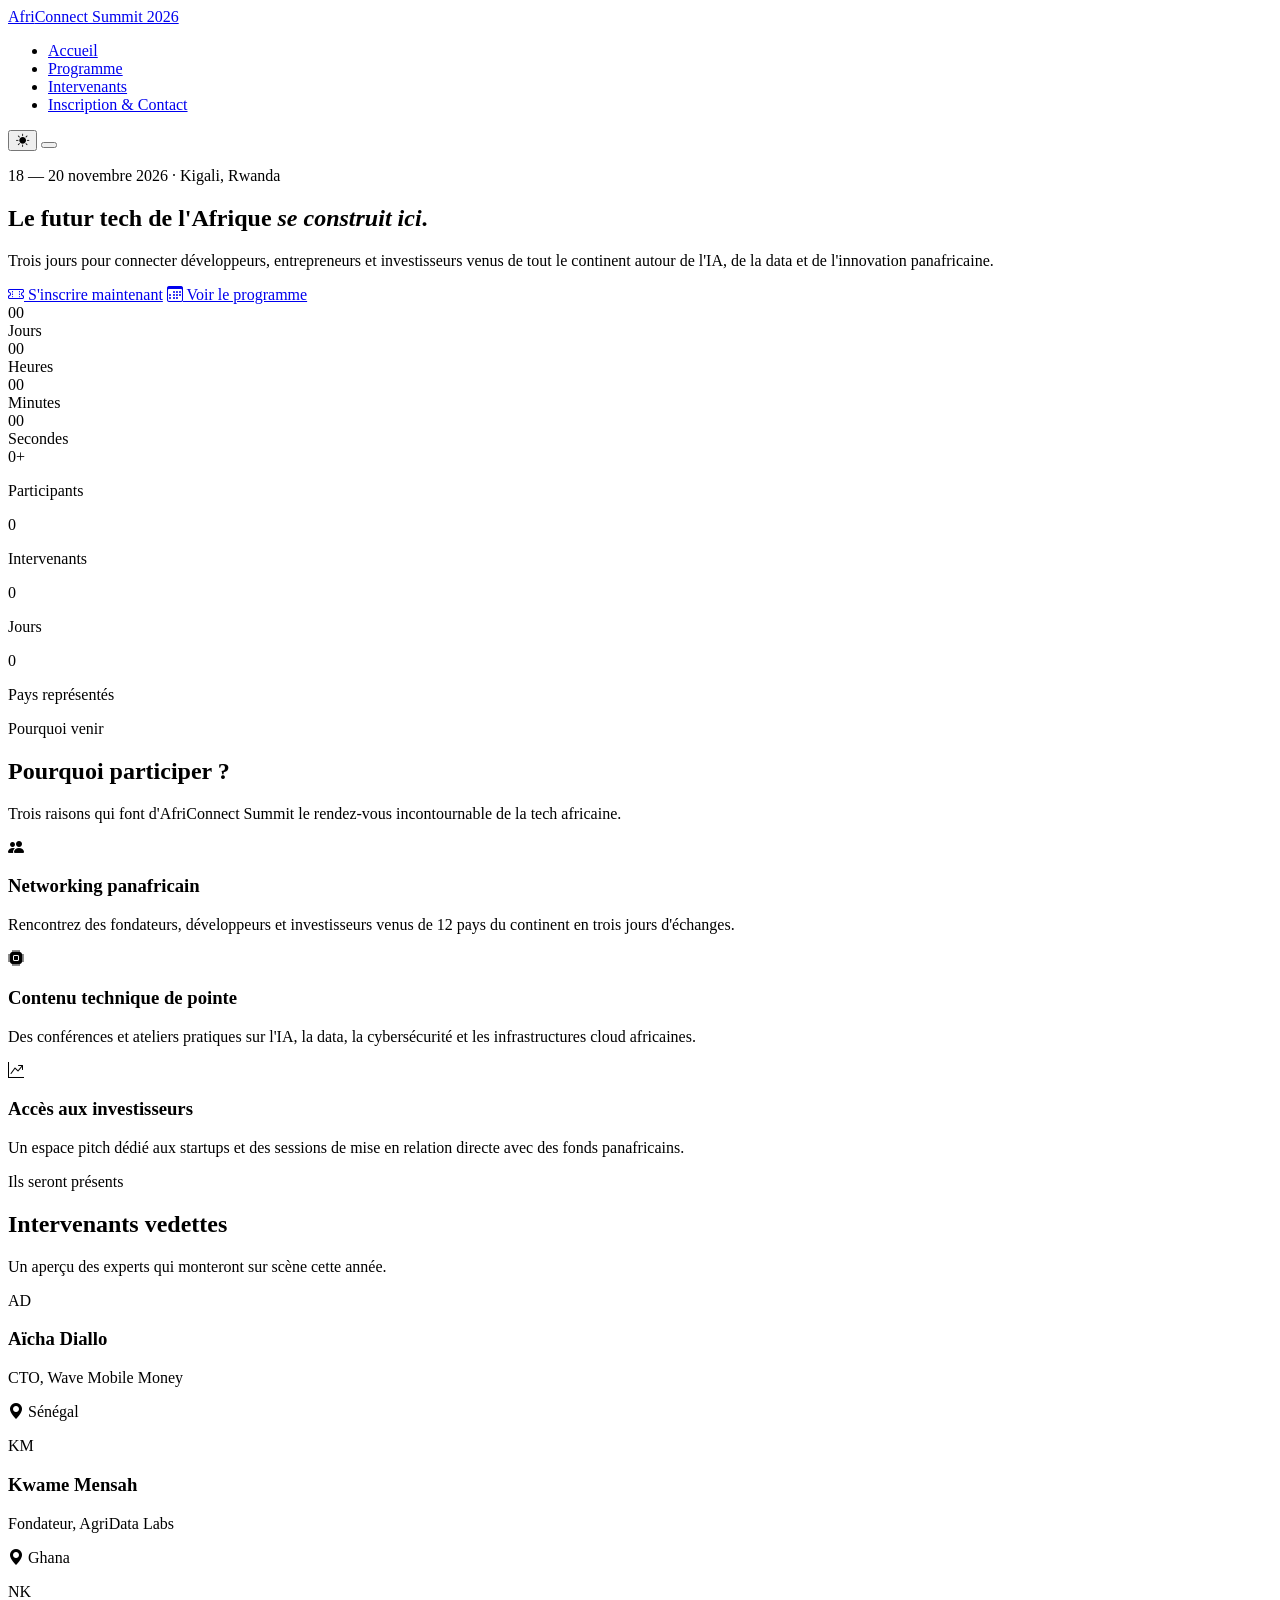
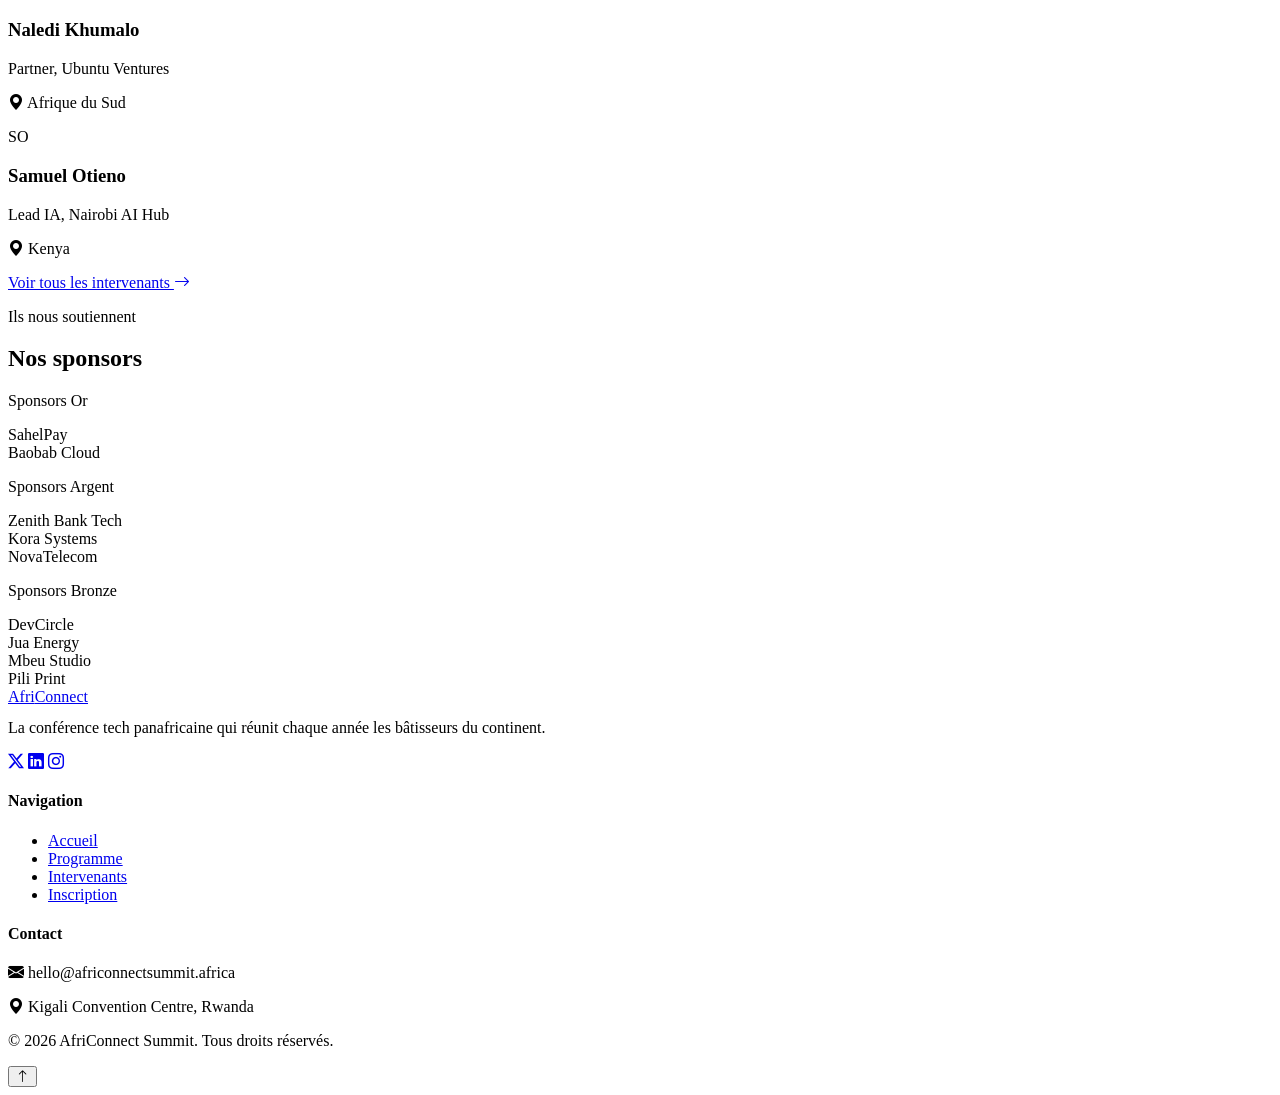
==== index.html @ 54766fd7 "Commit 2 - Structure HTML sémantique des 4 pages : header, nav, main, sections, footer, hiérarchie d" ====
<!DOCTYPE html>
<html lang="fr">
<head>
  <meta charset="UTF-8">
  <meta name="viewport" content="width=device-width, initial-scale=1.0">
  <title>AfriConnect Summit 2026 — La conférence tech panafricaine</title>
  <meta name="description" content="AfriConnect Summit 2026 : 3 jours pour connecter développeurs, entrepreneurs et investisseurs du continent africain.">
  <link rel="preconnect" href="https://fonts.googleapis.com">
  <link rel="stylesheet" href="https://cdn.jsdelivr.net/npm/bootstrap-icons@1.11.3/font/bootstrap-icons.css">
  <link rel="stylesheet" href="css/style.css">
</head>
<body>

  <!--  NAVBAR  -->
  <header>
    <nav class="navbar" aria-label="Navigation principale">
      <a href="index.html" class="navbar__logo">Afri<span>Connect</span> Summit 2026</a>

      <ul class="navbar__links">
        <li><a href="index.html" aria-current="page">Accueil</a></li>
        <li><a href="programme.html">Programme</a></li>
        <li><a href="intervenants.html">Intervenants</a></li>
        <li><a href="contact.html">Inscription &amp; Contact</a></li>
      </ul>

      <div class="navbar__actions">
        <button class="theme-toggle" aria-label="Basculer le thème clair / sombre">
          <i class="bi bi-sun-fill" aria-hidden="true"></i>
        </button>
        <button class="hamburger" aria-label="Ouvrir le menu" aria-expanded="false">
          <span></span><span></span><span></span>
        </button>
      </div>
    </nav>
  </header>

  <main>
    <!-- HERO  -->
    <section class="hero">
      <p class="hero__eyebrow eyebrow">18 — 20 novembre 2026 · Kigali, Rwanda</p>
      <h1>Le futur tech de l'Afrique <em>se construit ici</em>.</h1>
      <p class="hero__subtitle">Trois jours pour connecter développeurs, entrepreneurs et investisseurs venus de tout le continent autour de l'IA, de la data et de l'innovation panafricaine.</p>

      <div class="hero__cta">
        <a href="contact.html" class="btn btn--primary"><i class="bi bi-ticket-perforated" aria-hidden="true"></i> S'inscrire maintenant</a>
        <a href="programme.html" class="btn btn--ghost"><i class="bi bi-calendar3" aria-hidden="true"></i> Voir le programme</a>
      </div>

      <div class="countdown" aria-label="Compte à rebours avant la conférence">
        <div class="countdown__item"><div class="countdown__value" id="cd-days">00</div><div class="countdown__label">Jours</div></div>
        <div class="countdown__item"><div class="countdown__value" id="cd-hours">00</div><div class="countdown__label">Heures</div></div>
        <div class="countdown__item"><div class="countdown__value" id="cd-minutes">00</div><div class="countdown__label">Minutes</div></div>
        <div class="countdown__item"><div class="countdown__value" id="cd-seconds">00</div><div class="countdown__label">Secondes</div></div>
      </div>
    </section>

    <div class="woven-divider" aria-hidden="true"></div>

    <!-- CHIFFRES CLÉS  -->
    <section class="container">
      <div class="stats reveal">
        <div class="stats__item">
          <div class="stats__value"><span data-counter="1200">0</span>+</div>
          <p class="stats__label">Participants</p>
        </div>
        <div class="stats__item">
          <div class="stats__value"><span data-counter="48">0</span></div>
          <p class="stats__label">Intervenants</p>
        </div>
        <div class="stats__item">
          <div class="stats__value"><span data-counter="3">0</span></div>
          <p class="stats__label">Jours</p>
        </div>
        <div class="stats__item">
          <div class="stats__value"><span data-counter="12">0</span></div>
          <p class="stats__label">Pays représentés</p>
        </div>
      </div>
    </section>

    <!--  POURQUOI PARTICIPER  -->
    <section class="container">
      <div class="section-header reveal">
        <p class="eyebrow">Pourquoi venir</p>
        <h2>Pourquoi participer ?</h2>
        <p>Trois raisons qui font d'AfriConnect Summit le rendez-vous incontournable de la tech africaine.</p>
      </div>

      <div class="why">
        <article class="why__card reveal">
          <div class="why__icon"><i class="bi bi-people-fill" aria-hidden="true"></i></div>
          <h3>Networking panafricain</h3>
          <p>Rencontrez des fondateurs, développeurs et investisseurs venus de 12 pays du continent en trois jours d'échanges.</p>
        </article>
        <article class="why__card reveal">
          <div class="why__icon"><i class="bi bi-cpu-fill" aria-hidden="true"></i></div>
          <h3>Contenu technique de pointe</h3>
          <p>Des conférences et ateliers pratiques sur l'IA, la data, la cybersécurité et les infrastructures cloud africaines.</p>
        </article>
        <article class="why__card reveal">
          <div class="why__icon"><i class="bi bi-graph-up-arrow" aria-hidden="true"></i></div>
          <h3>Accès aux investisseurs</h3>
          <p>Un espace pitch dédié aux startups et des sessions de mise en relation directe avec des fonds panafricains.</p>
        </article>
      </div>
    </section>

    <!-- INTERVENANTS  -->
    <section class="container">
      <div class="section-header reveal">
        <p class="eyebrow">Ils seront présents</p>
        <h2>Intervenants vedettes</h2>
        <p>Un aperçu des experts qui monteront sur scène cette année.</p>
      </div>

      <div class="speakers-grid">
        <article class="speaker-card reveal">
          <div class="speaker-card__avatar avatar-1" role="img" aria-label="Portrait d'Aïcha Diallo">AD</div>
          <div class="speaker-card__body">
            <h3>Aïcha Diallo</h3>
            <p class="role">CTO, Wave Mobile Money</p>
            <p class="country"><i class="bi bi-geo-alt-fill" aria-hidden="true"></i> Sénégal</p>
          </div>
        </article>
        <article class="speaker-card reveal">
          <div class="speaker-card__avatar avatar-2" role="img" aria-label="Portrait de Kwame Mensah">KM</div>
          <div class="speaker-card__body">
            <h3>Kwame Mensah</h3>
            <p class="role">Fondateur, AgriData Labs</p>
            <p class="country"><i class="bi bi-geo-alt-fill" aria-hidden="true"></i> Ghana</p>
          </div>
        </article>
        <article class="speaker-card reveal">
          <div class="speaker-card__avatar avatar-3" role="img" aria-label="Portrait de Naledi Khumalo">NK</div>
          <div class="speaker-card__body">
            <h3>Naledi Khumalo</h3>
            <p class="role">Partner, Ubuntu Ventures</p>
            <p class="country"><i class="bi bi-geo-alt-fill" aria-hidden="true"></i> Afrique du Sud</p>
          </div>
        </article>
        <article class="speaker-card reveal">
          <div class="speaker-card__avatar avatar-4" role="img" aria-label="Portrait de Samuel Otieno">SO</div>
          <div class="speaker-card__body">
            <h3>Samuel Otieno</h3>
            <p class="role">Lead IA, Nairobi AI Hub</p>
            <p class="country"><i class="bi bi-geo-alt-fill" aria-hidden="true"></i> Kenya</p>
          </div>
        </article>
      </div>

      <div class="speakers-cta reveal">
        <a href="intervenants.html" class="btn btn--ghost">Voir tous les intervenants <i class="bi bi-arrow-right" aria-hidden="true"></i></a>
      </div>
    </section>

    <!--SPONSORS  -->
    <section class="container sponsors">
      <div class="section-header reveal">
        <p class="eyebrow">Ils nous soutiennent</p>
        <h2>Nos sponsors</h2>
      </div>

      <div class="sponsors__tier sponsors__tier--or reveal">
        <p class="sponsors__tier-label">Sponsors Or</p>
        <div class="sponsors__logos">
          <div class="sponsor-badge">SahelPay</div>
          <div class="sponsor-badge">Baobab Cloud</div>
        </div>
      </div>

      <div class="sponsors__tier sponsors__tier--argent reveal">
        <p class="sponsors__tier-label">Sponsors Argent</p>
        <div class="sponsors__logos">
          <div class="sponsor-badge">Zenith Bank Tech</div>
          <div class="sponsor-badge">Kora Systems</div>
          <div class="sponsor-badge">NovaTelecom</div>
        </div>
      </div>

      <div class="sponsors__tier sponsors__tier--bronze reveal">
        <p class="sponsors__tier-label">Sponsors Bronze</p>
        <div class="sponsors__logos">
          <div class="sponsor-badge">DevCircle</div>
          <div class="sponsor-badge">Jua Energy</div>
          <div class="sponsor-badge">Mbeu Studio</div>
          <div class="sponsor-badge">Pili Print</div>
        </div>
      </div>
    </section>
  </main>

  <!--FOOTER-->
  <footer>
    <div class="container">
      <div class="footer__grid">
        <div class="footer__col">
          <a href="index.html" class="navbar__logo">Afri<span style="color:var(--color-primary)">Connect</span></a>
          <p style="margin-top:0.8rem;">La conférence tech panafricaine qui réunit chaque année les bâtisseurs du continent.</p>
          <div class="footer__social">
            <a href="#" aria-label="AfriConnect Summit sur X"><i class="bi bi-twitter-x" aria-hidden="true"></i></a>
            <a href="#" aria-label="AfriConnect Summit sur LinkedIn"><i class="bi bi-linkedin" aria-hidden="true"></i></a>
            <a href="#" aria-label="AfriConnect Summit sur Instagram"><i class="bi bi-instagram" aria-hidden="true"></i></a>
          </div>
        </div>
        <div class="footer__col">
          <h4>Navigation</h4>
          <ul>
            <li><a href="index.html">Accueil</a></li>
            <li><a href="programme.html">Programme</a></li>
            <li><a href="intervenants.html">Intervenants</a></li>
            <li><a href="contact.html">Inscription</a></li>
          </ul>
        </div>
        <div class="footer__col">
          <h4>Contact</h4>
          <p><i class="bi bi-envelope-fill" aria-hidden="true"></i> hello@africonnectsummit.africa</p>
          <p style="margin-top:0.5rem;"><i class="bi bi-geo-alt-fill" aria-hidden="true"></i> Kigali Convention Centre, Rwanda</p>
        </div>
      </div>
      <div class="footer__bottom">
        <p>&copy; <span data-year>2026</span> AfriConnect Summit. Tous droits réservés.</p>
      </div>
    </div>
  </footer>

  <button class="back-to-top" aria-label="Retour en haut de page">
    <i class="bi bi-arrow-up" aria-hidden="true"></i>
  </button>

  <script src="js/main.js"></script>
</body>
</html>
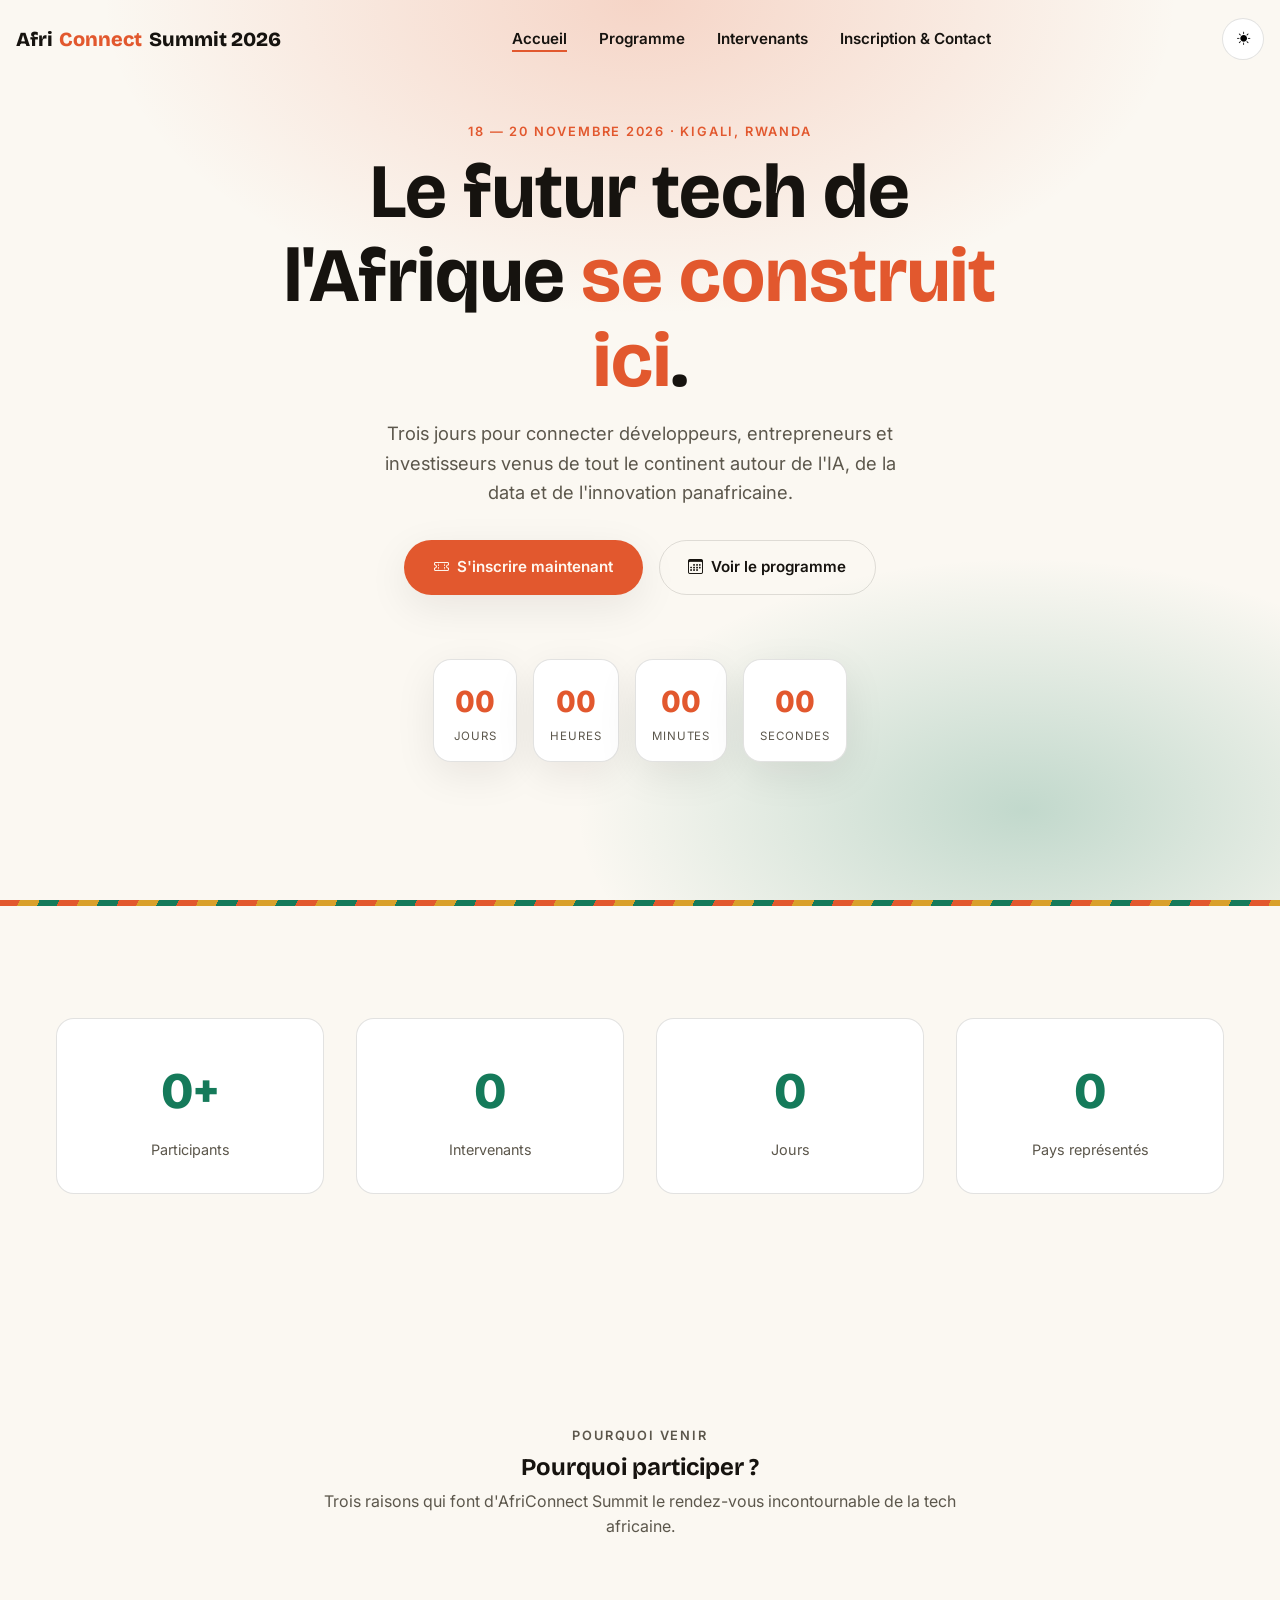
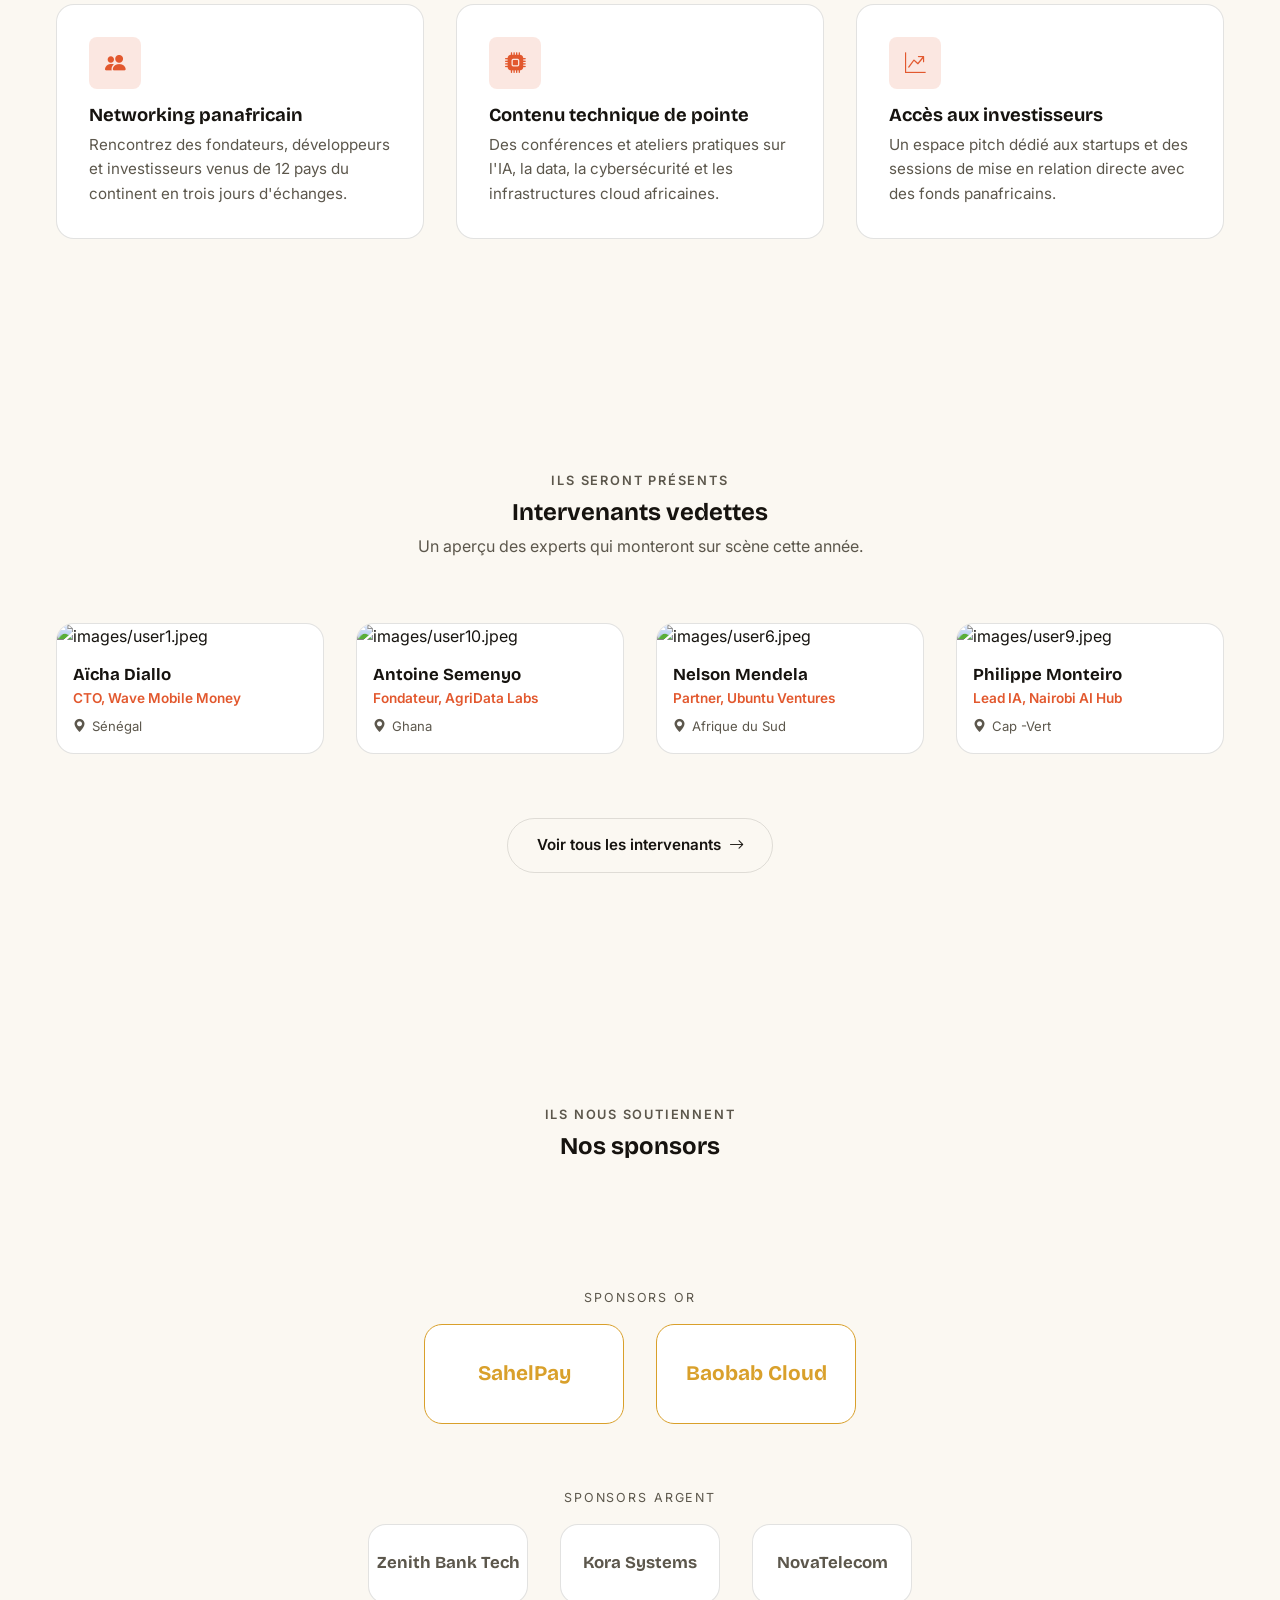
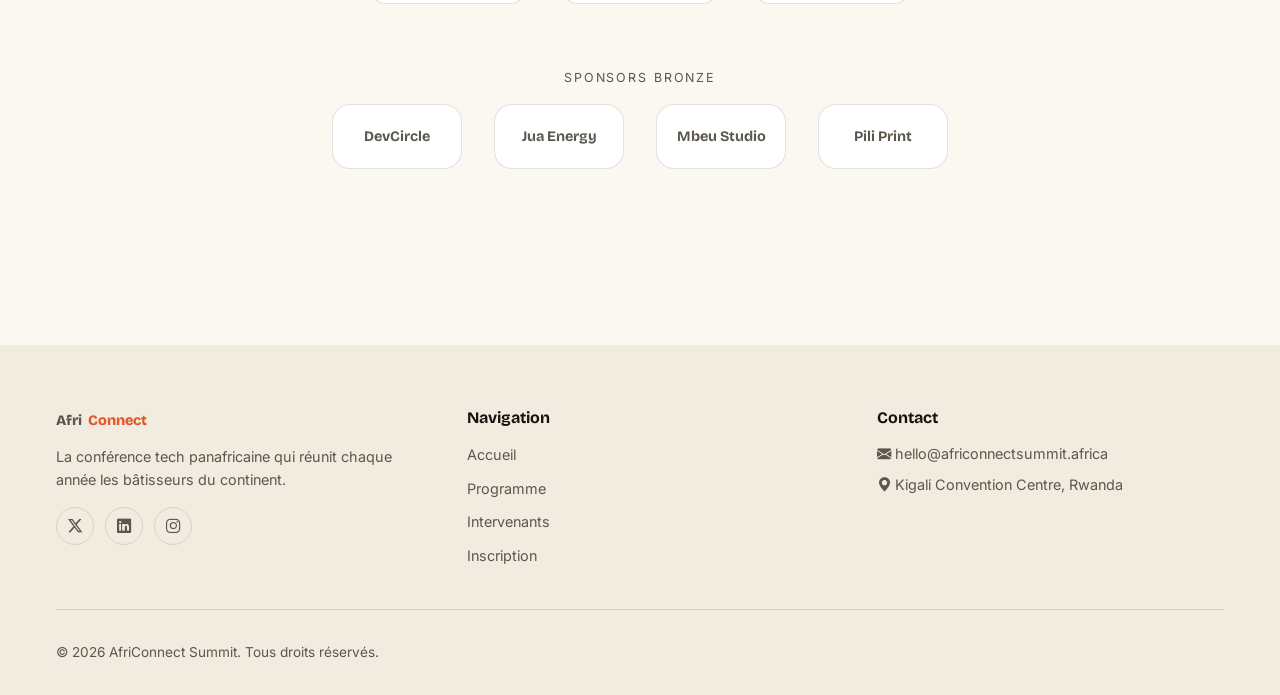
==== commit fbcdffdd: "Commit 3 - Design system CSS : variables, typographie, dark mode" ====
--- a/index.html
+++ b/index.html
@@ -115,7 +115,9 @@
 
       <div class="speakers-grid">
         <article class="speaker-card reveal">
-          <div class="speaker-card__avatar avatar-1" role="img" aria-label="Portrait d'Aïcha Diallo">AD</div>
+          <div>
+            <img src="images/user1.jpeg" alt="images/user1.jpeg">
+          </div>
           <div class="speaker-card__body">
             <h3>Aïcha Diallo</h3>
             <p class="role">CTO, Wave Mobile Money</p>
@@ -123,27 +125,33 @@
           </div>
         </article>
         <article class="speaker-card reveal">
-          <div class="speaker-card__avatar avatar-2" role="img" aria-label="Portrait de Kwame Mensah">KM</div>
-          <div class="speaker-card__body">
-            <h3>Kwame Mensah</h3>
+          <div>
+            <img src="images/user10.jpeg" alt="images/user10.jpeg">
+          </div>
+          <div class="speaker-card__body">
+            <h3>Antoine Semenyo</h3>
             <p class="role">Fondateur, AgriData Labs</p>
             <p class="country"><i class="bi bi-geo-alt-fill" aria-hidden="true"></i> Ghana</p>
           </div>
         </article>
         <article class="speaker-card reveal">
-          <div class="speaker-card__avatar avatar-3" role="img" aria-label="Portrait de Naledi Khumalo">NK</div>
-          <div class="speaker-card__body">
-            <h3>Naledi Khumalo</h3>
+         <div>
+          <img src="images/user6.jpeg" alt="images/user6.jpeg">
+         </div>
+          <div class="speaker-card__body">
+            <h3>Nelson Mendela</h3>
             <p class="role">Partner, Ubuntu Ventures</p>
             <p class="country"><i class="bi bi-geo-alt-fill" aria-hidden="true"></i> Afrique du Sud</p>
           </div>
         </article>
         <article class="speaker-card reveal">
-          <div class="speaker-card__avatar avatar-4" role="img" aria-label="Portrait de Samuel Otieno">SO</div>
-          <div class="speaker-card__body">
-            <h3>Samuel Otieno</h3>
+         <div>
+          <img src="images/user9.jpeg" alt="images/user9.jpeg">
+         </div>
+          <div class="speaker-card__body">
+            <h3>Philippe Monteiro</h3>
             <p class="role">Lead IA, Nairobi AI Hub</p>
-            <p class="country"><i class="bi bi-geo-alt-fill" aria-hidden="true"></i> Kenya</p>
+            <p class="country"><i class="bi bi-geo-alt-fill" aria-hidden="true"></i> Cap -Vert</p>
           </div>
         </article>
       </div>
--- a/css/style.css
+++ b/css/style.css
@@ -0,0 +1,762 @@
+/* AfriConnect Summit — style.css
+   Palette : nuit indienne + or savane + émeraude textile
+   Typo : Bricolage Grotesque (titres) / Inter (corps) */
+
+@import url('https://fonts.googleapis.com/css2?family=Bricolage+Grotesque:opsz,wght@12..96,400..800&family=Inter:wght@400;500;600;700&display=swap');
+
+/* 1. VARIABLES CSS (theme clair par défaut, dark via [data-theme="dark"])*/
+:root {
+  /* Couleurs — mode clair */
+  --color-bg: #FBF8F2;
+  --color-bg-alt: #F1ECDF;
+  --color-surface: #FFFFFF;
+  --color-text: #16130F;
+  --color-text-muted: #5C574C;
+  --color-primary: #E2582E;   /* terracotta savane */
+  --color-secondary: #157A5A; /* émeraude textile */
+  --color-gold: #D9A02B;      /* or coucher de soleil */
+  --color-border: rgba(22, 19, 15, 0.12);
+
+  /* Typo */
+  --font-display: 'Bricolage Grotesque', sans-serif;
+  --font-body: 'Inter', sans-serif;
+
+  /* Espacements */
+  --space-xs: 0.5rem;
+  --space-sm: 1rem;
+  --space-md: 2rem;
+  --space-lg: 4rem;
+  --space-xl: 7rem;
+
+  /* Radius */
+  --radius-sm: 8px;
+  --radius-md: 18px;
+  --radius-full: 999px;
+
+  /* Ombres */
+  --shadow-soft: 0 12px 40px rgba(22, 19, 15, 0.08);
+  --shadow-strong: 0 20px 60px rgba(22, 19, 15, 0.18);
+
+  /* Transitions */
+  --transition-fast: 0.2s ease;
+  --transition-medium: 0.4s cubic-bezier(0.22, 1, 0.36, 1);
+}
+
+[data-theme="dark"] {
+  --color-bg: #0B0F14;
+  --color-bg-alt: #121820;
+  --color-surface: #171F29;
+  --color-text: #F2F0E8;
+  --color-text-muted: #A9A497;
+  --color-border: rgba(242, 240, 232, 0.12);
+  --shadow-soft: 0 12px 40px rgba(0, 0, 0, 0.35);
+  --shadow-strong: 0 20px 60px rgba(0, 0, 0, 0.5);
+}
+
+/* 2. RESET & BASE */
+*, *::before, *::after { box-sizing: border-box; margin: 0; padding: 0; }
+
+html { scroll-behavior: smooth; }
+
+body {
+  font-family: var(--font-body);
+  background: var(--color-bg);
+  color: var(--color-text);
+  line-height: 1.6;
+  transition: background var(--transition-medium), color var(--transition-medium);
+  overflow-x: hidden;
+}
+
+img { max-width: 100%; display: block; }
+
+a { color: inherit; text-decoration: none; }
+
+ul { list-style: none; }
+
+h1, h2, h3, h4 {
+  font-family: var(--font-display);
+  line-height: 1.1;
+  font-weight: 700;
+}
+
+.container {
+  width: 100%;
+  max-width: 1200px;
+  margin-inline: auto;
+  padding-inline: var(--space-sm);
+}
+
+.eyebrow {
+  display: inline-block;
+  font-size: 0.8rem;
+  letter-spacing: 0.14em;
+  text-transform: uppercase;
+  color: var(--color-primary);
+  font-weight: 600;
+  margin-bottom: var(--space-xs);
+}
+
+section { padding-block: var(--space-xl); }
+
+/* Bande motif signature — inspirée des liserés textiles, utilisée comme séparateur */
+.woven-divider {
+  height: 6px;
+  background: repeating-linear-gradient(
+    115deg,
+    var(--color-primary) 0 18px,
+    var(--color-gold) 18px 36px,
+    var(--color-secondary) 36px 54px
+  );
+}
+
+/* Focus clavier visible partout */
+a:focus-visible, button:focus-visible, input:focus-visible,
+select:focus-visible, textarea:focus-visible, summary:focus-visible {
+  outline: 3px solid var(--color-gold);
+  outline-offset: 2px;
+}
+
+@media (prefers-reduced-motion: reduce) {
+  *, *::before, *::after {
+    animation-duration: 0.001ms !important;
+    animation-iteration-count: 1 !important;
+    transition-duration: 0.001ms !important;
+    scroll-behavior: auto !important;
+  }
+}
+
+/*   3. NAVBAR (Flexbox #1) */
+.navbar {
+  position: fixed;
+  inset-inline: 0;
+  top: 0;
+  z-index: 100;
+  display: flex;
+  align-items: center;
+  justify-content: space-between;
+  padding: 1.1rem var(--space-sm);
+  background: transparent;
+  transition: background var(--transition-medium), box-shadow var(--transition-medium), padding var(--transition-medium);
+}
+
+.navbar.is-scrolled {
+  background: color-mix(in srgb, var(--color-bg) 88%, transparent);
+  backdrop-filter: blur(14px);
+  box-shadow: var(--shadow-soft);
+  padding-block: 0.7rem;
+}
+
+.navbar__logo {
+  font-family: var(--font-display);
+  font-weight: 800;
+  font-size: 1.25rem;
+  display: flex;
+  align-items: center;
+  gap: 0.4rem;
+}
+
+.navbar__logo span { color: var(--color-primary); }
+
+.navbar__links {
+  display: flex;
+  align-items: center;
+  gap: var(--space-md);
+}
+
+.navbar__links a {
+  font-weight: 600;
+  font-size: 0.95rem;
+  position: relative;
+  padding-block: 0.25rem;
+}
+
+.navbar__links a::after {
+  content: "";
+  position: absolute;
+  left: 0; bottom: 0;
+  width: 0%;
+  height: 2px;
+  background: var(--color-primary);
+  transition: width var(--transition-fast);
+}
+
+.navbar__links a:hover::after,
+.navbar__links a[aria-current="page"]::after { width: 100%; }
+
+.navbar__actions { display: flex; align-items: center; gap: var(--space-sm); }
+
+.theme-toggle {
+  width: 42px; height: 42px;
+  border-radius: var(--radius-full);
+  border: 1px solid var(--color-border);
+  background: var(--color-surface);
+  display: grid; place-items: center;
+  cursor: pointer;
+  transition: transform var(--transition-fast), background var(--transition-fast);
+}
+.theme-toggle:hover { transform: rotate(20deg); }
+.theme-toggle i { pointer-events: none; }
+
+.hamburger {
+  display: none;
+  flex-direction: column;
+  gap: 5px;
+  width: 42px; height: 42px;
+  border: 1px solid var(--color-border);
+  border-radius: var(--radius-sm);
+  background: var(--color-surface);
+  cursor: pointer;
+  align-items: center;
+  justify-content: center;
+}
+.hamburger span {
+  width: 20px; height: 2px;
+  background: var(--color-text);
+  transition: transform var(--transition-fast), opacity var(--transition-fast);
+}
+.hamburger.is-active span:nth-child(1) { transform: translateY(7px) rotate(45deg); }
+.hamburger.is-active span:nth-child(2) { opacity: 0; }
+.hamburger.is-active span:nth-child(3) { transform: translateY(-7px) rotate(-45deg); }
+
+/*  4. HERO (Accueil) */
+.hero {
+  min-height: 100vh;
+  display: flex;
+  flex-direction: column;
+  align-items: center;
+  justify-content: center;
+  text-align: center;
+  position: relative;
+  padding-top: 6rem;
+  background:
+    radial-gradient(60% 50% at 50% 0%, color-mix(in srgb, var(--color-primary) 22%, transparent), transparent 70%),
+    radial-gradient(50% 40% at 80% 90%, color-mix(in srgb, var(--color-secondary) 25%, transparent), transparent 70%),
+    var(--color-bg);
+  overflow: hidden;
+}
+
+.hero__eyebrow { opacity: 0; animation: fadeUp 0.8s ease forwards 0.1s; }
+
+.hero h1 {
+  font-size: clamp(2.6rem, 6vw, 5.2rem);
+  max-width: 16ch;
+  opacity: 0;
+  animation: fadeUp 0.9s ease forwards 0.25s;
+}
+
+.hero h1 em {
+  font-style: normal;
+  color: var(--color-primary);
+}
+
+.hero__subtitle {
+  margin-top: var(--space-sm);
+  font-size: 1.15rem;
+  color: var(--color-text-muted);
+  max-width: 46ch;
+  opacity: 0;
+  animation: fadeUp 0.9s ease forwards 0.4s;
+}
+
+.hero__cta {
+  margin-top: var(--space-md);
+  display: flex;
+  gap: var(--space-sm);
+  flex-wrap: wrap;
+  justify-content: center;
+  opacity: 0;
+  animation: fadeUp 0.9s ease forwards 0.55s;
+}
+
+@keyframes fadeUp {
+  from { opacity: 0; transform: translateY(24px); }
+  to { opacity: 1; transform: translateY(0); }
+}
+
+.btn {
+  display: inline-flex;
+  align-items: center;
+  gap: 0.5rem;
+  padding: 0.9rem 1.8rem;
+  border-radius: var(--radius-full);
+  font-weight: 600;
+  border: 1px solid transparent;
+  cursor: pointer;
+  transition: transform var(--transition-fast), box-shadow var(--transition-fast), background var(--transition-fast);
+  font-size: 0.95rem;
+}
+.btn:hover { transform: translateY(-3px); }
+
+.btn--primary {
+  background: var(--color-primary);
+  color: #FFF8F0;
+  box-shadow: var(--shadow-soft);
+}
+.btn--primary:hover { box-shadow: var(--shadow-strong); }
+
+.btn--ghost {
+  background: transparent;
+  border-color: var(--color-border);
+  color: var(--color-text);
+}
+.btn--ghost:hover { background: var(--color-surface); }
+
+/* Compte à rebours */
+.countdown {
+  margin-top: var(--space-lg);
+  display: flex;
+  gap: var(--space-sm);
+  opacity: 0;
+  animation: fadeUp 0.9s ease forwards 0.7s;
+}
+
+.countdown__item {
+  min-width: 84px;
+  padding: var(--space-sm);
+  background: var(--color-surface);
+  border: 1px solid var(--color-border);
+  border-radius: var(--radius-md);
+  box-shadow: var(--shadow-soft);
+}
+
+.countdown__value {
+  font-family: var(--font-display);
+  font-size: 2rem;
+  font-weight: 800;
+  color: var(--color-primary);
+  font-variant-numeric: tabular-nums;
+}
+
+.countdown__label {
+  font-size: 0.72rem;
+  text-transform: uppercase;
+  letter-spacing: 0.08em;
+  color: var(--color-text-muted);
+}
+
+/* 5. SECTION CHIFFRES CLÉS (Grid #1) */
+.stats {
+  display: grid;
+  grid-template-columns: repeat(4, 1fr);
+  gap: var(--space-md);
+  text-align: center;
+}
+
+.stats__item {
+  padding: var(--space-md) var(--space-sm);
+  background: var(--color-surface);
+  border-radius: var(--radius-md);
+  border: 1px solid var(--color-border);
+  transition: transform var(--transition-fast), box-shadow var(--transition-fast);
+}
+.stats__item:hover {
+  transform: translateY(-6px) !important;
+  box-shadow: var(--shadow-soft);
+}
+
+.stats__value {
+  font-family: var(--font-display);
+  font-size: clamp(2.2rem, 4vw, 3.2rem);
+  color: var(--color-secondary);
+  font-weight: 800;
+}
+
+.stats__label {
+  color: var(--color-text-muted);
+  font-size: 0.9rem;
+  margin-top: 0.3rem;
+}
+
+/* Animations générales au scroll (déclenchées en JS via IntersectionObserver) */
+.reveal { opacity: 0; transform: translateY(30px); transition: opacity 0.8s ease, transform 0.8s cubic-bezier(0.22,1,0.36,1); }
+.reveal.is-visible { opacity: 1; transform: translateY(0); }
+.reveal--zoom { transform: scale(0.9); }
+.reveal--zoom.is-visible { transform: scale(1); }
+.reveal--left { transform: translateX(-40px); }
+.reveal--left.is-visible { transform: translateX(0); }
+.reveal--right { transform: translateX(40px); }
+.reveal--right.is-visible { transform: translateX(0); }
+
+/*   6. SECTION "POURQUOI PARTICIPER" (Flexbox #2)*/
+.why {
+  display: flex;
+  gap: var(--space-md);
+  flex-wrap: wrap;
+}
+
+.why__card {
+  flex: 1 1 280px;
+  background: var(--color-surface);
+  border: 1px solid var(--color-border);
+  border-radius: var(--radius-md);
+  padding: var(--space-md);
+  transition: transform var(--transition-fast), box-shadow var(--transition-fast);
+}
+.why__card:hover { transform: translateY(-6px) !important; box-shadow: var(--shadow-soft); }
+
+.why__icon {
+  width: 52px; height: 52px;
+  border-radius: var(--radius-sm);
+  background: color-mix(in srgb, var(--color-primary) 14%, transparent);
+  color: var(--color-primary);
+  display: grid; place-items: center;
+  font-size: 1.3rem;
+  margin-bottom: var(--space-sm);
+}
+
+.why__card h3 { font-size: 1.15rem; margin-bottom: 0.5rem; }
+.why__card p { color: var(--color-text-muted); font-size: 0.95rem; }
+
+/* 7. SECTION HEADER générique */
+.section-header { text-align: center; max-width: 640px; margin: 0 auto var(--space-lg); }
+.section-header p { color: var(--color-text-muted); margin-top: var(--space-xs); }
+
+/* 8. INTERVENANTS (Grid #2) */
+.speakers-grid {
+  display: grid;
+  grid-template-columns: repeat(4, 1fr);
+  gap: var(--space-md);
+}
+
+.speaker-card {
+  background: var(--color-surface);
+  border: 1px solid var(--color-border);
+  border-radius: var(--radius-md);
+  overflow: hidden;
+  transition: transform var(--transition-fast), box-shadow var(--transition-fast);
+}
+.speaker-card:hover { transform: translateY(-8px) !important; box-shadow: var(--shadow-strong); }
+
+.speaker-card__avatar {
+  aspect-ratio: 1;
+  display: grid;
+  place-items: center;
+  font-family: var(--font-display);
+  font-size: 2.4rem;
+  font-weight: 800;
+  color: #fff;
+}
+
+.avatar-1 { background: linear-gradient(135deg, #E2582E, #D9A02B); }
+.avatar-2 { background: linear-gradient(135deg, #157A5A, #1FA97A); }
+.avatar-3 { background: linear-gradient(135deg, #2E4E9E, #5C8AE2); }
+.avatar-4 { background: linear-gradient(135deg, #9E3B6E, #E2578C); }
+.avatar-5 { background: linear-gradient(135deg, #B0521E, #E2A02E); }
+.avatar-6 { background: linear-gradient(135deg, #1E7A6E, #45C2A6); }
+.avatar-7 { background: linear-gradient(135deg, #5E3B9E, #8A5CE2); }
+.avatar-8 { background: linear-gradient(135deg, #9E1E2E, #E24C4C); }
+.avatar-9 { background: linear-gradient(135deg, #2E6E4E, #57A96E); }
+
+.speaker-card__body { padding: var(--space-sm); }
+.speaker-card__body h3 { font-size: 1.05rem; }
+.speaker-card__body .role { color: var(--color-primary); font-size: 0.85rem; font-weight: 600; margin-top: 0.2rem; }
+.speaker-card__body .country { color: var(--color-text-muted); font-size: 0.82rem; margin-top: 0.4rem; display: flex; align-items: center; gap: 0.35rem; }
+
+.speakers-cta { text-align: center; margin-top: var(--space-lg); }
+
+/*  9. SPONSORS (Flexbox ) */
+.sponsors {
+  display: flex;
+  flex-direction: column;
+  gap: var(--space-lg);
+}
+
+.sponsors__tier { text-align: center; }
+.sponsors__tier-label {
+  font-size: 0.78rem;
+  text-transform: uppercase;
+  letter-spacing: 0.15em;
+  color: var(--color-text-muted);
+  margin-bottom: var(--space-sm);
+}
+
+.sponsors__logos { display: flex; flex-wrap: wrap; justify-content: center; gap: var(--space-md); }
+
+.sponsor-badge {
+  display: grid;
+  place-items: center;
+  background: var(--color-surface);
+  border: 1px solid var(--color-border);
+  border-radius: var(--radius-md);
+  font-family: var(--font-display);
+  font-weight: 700;
+  color: var(--color-text-muted);
+}
+
+.sponsors__tier--or .sponsor-badge { width: 200px; height: 100px; font-size: 1.3rem; color: var(--color-gold); border-color: var(--color-gold); }
+.sponsors__tier--argent .sponsor-badge { width: 160px; height: 80px; font-size: 1.05rem; }
+.sponsors__tier--bronze .sponsor-badge { width: 130px; height: 65px; font-size: 0.9rem; }
+
+/* 10. FOOTER (Flexbox ) */
+footer {
+  background: var(--color-bg-alt);
+  padding-block: var(--space-lg) var(--space-md);
+  margin-top: var(--space-lg);
+}
+
+.footer__grid {
+  display: flex;
+  flex-wrap: wrap;
+  gap: var(--space-lg);
+  justify-content: space-between;
+  padding-bottom: var(--space-md);
+  border-bottom: 1px solid var(--color-border);
+}
+
+.footer__col { flex: 1 1 220px; }
+.footer__col h4 { margin-bottom: var(--space-sm); font-size: 1rem; }
+.footer__col p, .footer__col a { color: var(--color-text-muted); font-size: 0.9rem; }
+.footer__col ul li { margin-bottom: 0.5rem; }
+.footer__col ul a:hover { color: var(--color-primary); }
+
+.footer__social { display: flex; gap: 0.7rem; margin-top: var(--space-sm); }
+.footer__social a {
+  width: 38px; height: 38px;
+  border-radius: var(--radius-full);
+  border: 1px solid var(--color-border);
+  display: grid; place-items: center;
+  transition: background var(--transition-fast), color var(--transition-fast);
+}
+.footer__social a:hover { background: var(--color-primary); color: #fff; }
+
+.footer__bottom {
+  display: flex;
+  justify-content: space-between;
+  align-items: center;
+  flex-wrap: wrap;
+  gap: var(--space-sm);
+  padding-top: var(--space-md);
+  font-size: 0.85rem;
+  color: var(--color-text-muted);
+}
+
+.back-to-top {
+  position: fixed;
+  right: var(--space-sm);
+  bottom: var(--space-sm);
+  width: 48px; height: 48px;
+  border-radius: var(--radius-full);
+  background: var(--color-primary);
+  color: #fff;
+  border: none;
+  display: grid;
+  place-items: center;
+  cursor: pointer;
+  box-shadow: var(--shadow-strong);
+  opacity: 0;
+  visibility: hidden;
+  transform: translateY(20px);
+  transition: opacity var(--transition-fast), transform var(--transition-fast), visibility var(--transition-fast);
+  z-index: 90;
+}
+.back-to-top.is-visible { opacity: 1; visibility: visible; transform: translateY(0); }
+
+/*  11. HERO INTERNE (pages secondaires) */
+.hero-interne {
+  padding-top: 9rem;
+  padding-bottom: var(--space-lg);
+  text-align: center;
+  background: linear-gradient(160deg, color-mix(in srgb, var(--color-primary) 12%, transparent), transparent 60%), var(--color-bg-alt);
+}
+
+.breadcrumb {
+  display: flex;
+  justify-content: center;
+  gap: 0.4rem;
+  font-size: 0.88rem;
+  color: var(--color-text-muted);
+  margin-top: var(--space-xs);
+}
+.breadcrumb a:hover { color: var(--color-primary); }
+.breadcrumb span[aria-current] { color: var(--color-text); font-weight: 600; }
+
+/* 12. PROGRAMME — onglets */
+.tabs__nav {
+  display: flex;
+  justify-content: center;
+  gap: var(--space-xs);
+  margin-bottom: var(--space-lg);
+  flex-wrap: wrap;
+}
+
+.tab-btn {
+  padding: 0.7rem 1.5rem;
+  border-radius: var(--radius-full);
+  border: 1px solid var(--color-border);
+  background: var(--color-surface);
+  cursor: pointer;
+  font-weight: 600;
+  font-family: var(--font-body);
+  transition: background var(--transition-fast), color var(--transition-fast);
+}
+.tab-btn[aria-selected="true"] { background: var(--color-primary); color: #fff; border-color: var(--color-primary); }
+
+.tab-panel { display: none; }
+.tab-panel.is-active { display: block; }
+
+.schedule-table { width: 100%; border-collapse: collapse; overflow: hidden; border-radius: var(--radius-md); box-shadow: var(--shadow-soft); }
+.schedule-table caption { text-align: left; padding-bottom: var(--space-sm); font-weight: 700; }
+.schedule-table th, .schedule-table td { padding: 0.9rem 1rem; text-align: left; font-size: 0.92rem; }
+.schedule-table thead th { background: var(--color-primary); color: #fff; }
+.schedule-table tbody tr { background: var(--color-surface); }
+.schedule-table tbody tr:nth-child(even) { background: var(--color-bg-alt); }
+.schedule-table tbody tr:hover { background: color-mix(in srgb, var(--color-primary) 10%, var(--color-surface)); }
+
+/* Thématiques (Grid) */
+.themes-grid {
+  display: grid;
+  grid-template-columns: repeat(2, 1fr);
+  gap: var(--space-md);
+}
+.theme-card {
+  background: var(--color-surface);
+  border: 1px solid var(--color-border);
+  border-radius: var(--radius-md);
+  padding: var(--space-md);
+  transition: transform var(--transition-fast), box-shadow var(--transition-fast);
+}
+.theme-card:hover {
+  transform: translateY(-6px) !important;
+  box-shadow: var(--shadow-soft);
+}
+.theme-card i { font-size: 1.6rem; color: var(--color-secondary); margin-bottom: var(--space-xs); }
+.theme-card h3 { margin-bottom: 0.4rem; }
+.theme-card p { color: var(--color-text-muted); font-size: 0.92rem; }
+
+/* 13. INTERVENANTS — filtres */
+.filters { display: flex; justify-content: center; gap: 0.6rem; flex-wrap: wrap; margin-bottom: var(--space-lg); }
+.filter-btn {
+  padding: 0.6rem 1.3rem;
+  border-radius: var(--radius-full);
+  border: 1px solid var(--color-border);
+  background: transparent;
+  cursor: pointer;
+  font-family: var(--font-body);
+  font-weight: 600;
+  font-size: 0.88rem;
+  transition: background var(--transition-fast), color var(--transition-fast);
+}
+.filter-btn[aria-pressed="true"] { background: var(--color-secondary); color: #fff; border-color: var(--color-secondary); }
+.speaker-card.is-hidden { display: none; }
+
+/* . CONTACT — formulaire (Flexbox)*/
+.contact-layout {
+  display: flex;
+  gap: var(--space-lg);
+  flex-wrap: wrap;
+  align-items: flex-start;
+}
+
+.contact-form { flex: 1 1 420px; background: var(--color-surface); border: 1px solid var(--color-border); border-radius: var(--radius-md); padding: var(--space-lg); }
+.contact-info { flex: 1 1 320px; }
+.contact-info h3 { margin-bottom: var(--space-sm); }
+.contact-info ul li { display: flex; gap: 0.6rem; margin-bottom: var(--space-sm); color: var(--color-text-muted); }
+.contact-info ul li i { color: var(--color-primary); margin-top: 0.2rem; }
+
+.form-group { margin-bottom: var(--space-sm); }
+.form-group label { display: block; font-weight: 600; font-size: 0.9rem; margin-bottom: 0.35rem; }
+.form-group input, .form-group select, .form-group textarea {
+  width: 100%;
+  padding: 0.8rem 1rem;
+  border-radius: var(--radius-sm);
+  border: 1.5px solid var(--color-border);
+  background: var(--color-bg);
+  color: var(--color-text);
+  font-family: var(--font-body);
+  font-size: 0.95rem;
+  transition: border-color var(--transition-fast);
+}
+.form-group input:focus, .form-group select:focus, .form-group textarea:focus { border-color: var(--color-primary); }
+.form-group textarea { resize: vertical; min-height: 110px; }
+
+.form-group.is-valid input, .form-group.is-valid select, .form-group.is-valid textarea { border-color: var(--color-secondary); }
+.form-group.is-invalid input, .form-group.is-invalid select, .form-group.is-invalid textarea { border-color: #D64545; }
+.form-error { display: none; color: #D64545; font-size: 0.8rem; margin-top: 0.3rem; }
+.form-group.is-invalid .form-error { display: block; }
+
+.form-success {
+  display: none;
+  background: color-mix(in srgb, var(--color-secondary) 15%, transparent);
+  border: 1px solid var(--color-secondary);
+  color: var(--color-secondary);
+  padding: var(--space-sm);
+  border-radius: var(--radius-sm);
+  margin-bottom: var(--space-sm);
+  font-weight: 600;
+}
+.form-success.is-visible { display: block; }
+
+/*   15. FAQ — accordéon CSS pur (:focus-within / :checked)*/
+.faq { max-width: 760px; margin: 0 auto; }
+.faq-item {
+  border-bottom: 1px solid var(--color-border);
+}
+.faq-item input[type="checkbox"] { display: none; }
+
+.faq-item label {
+  display: flex;
+  justify-content: space-between;
+  align-items: center;
+  padding: 1.2rem 0.2rem;
+  cursor: pointer;
+  font-weight: 600;
+}
+.faq-item label::after {
+  content: "+";
+  font-size: 1.4rem;
+  color: var(--color-primary);
+  transition: transform var(--transition-fast);
+}
+.faq-item input:checked ~ label::after { transform: rotate(45deg); }
+
+.faq-answer {
+  max-height: 0;
+  overflow: hidden;
+  transition: max-height var(--transition-medium), padding var(--transition-medium);
+  color: var(--color-text-muted);
+  font-size: 0.94rem;
+}
+.faq-item input:checked ~ .faq-answer {
+  max-height: 220px;
+  padding-bottom: 1.2rem;
+}
+
+/* Carte Google Maps */
+.map-wrap { margin-top: var(--space-lg); border-radius: var(--radius-md); overflow: hidden; box-shadow: var(--shadow-soft); }
+.map-wrap iframe { width: 100%; height: 380px; border: 0; display: block; }
+
+/* 16. RESPONSIVE — mobile (375px), tablette (768px), desktop (1200px+)*/
+@media (max-width: 1199px) {
+  .speakers-grid { grid-template-columns: repeat(2, 1fr); }
+  .stats { grid-template-columns: repeat(2, 1fr); }
+}
+
+@media (max-width: 767px) {
+  .navbar__links { display: none; }
+  .navbar__links.is-open {
+    display: flex;
+    position: absolute;
+    top: 100%; left: 0; right: 0;
+    flex-direction: column;
+    background: var(--color-surface);
+    padding: var(--space-sm);
+    box-shadow: var(--shadow-soft);
+    gap: var(--space-sm);
+  }
+  .hamburger { display: flex; }
+  .themes-grid { grid-template-columns: 1fr; }
+  .speakers-grid { grid-template-columns: 1fr; }
+  .stats { grid-template-columns: 1fr 1fr; }
+  .contact-layout { flex-direction: column; }
+}
+
+@media (max-width: 480px) {
+  section { padding-block: var(--space-lg); }
+  .countdown { gap: 0.5rem; }
+  .countdown__item { min-width: 68px; padding: 0.7rem; }
+  .countdown__value { font-size: 1.4rem; }
+  .hero { padding-top: 5rem; }
+}
+
+/* 17. FILET DE SÉCURITÉ TEMPORAIRE */
+.reveal { opacity: 1 !important; transform: none !important; }
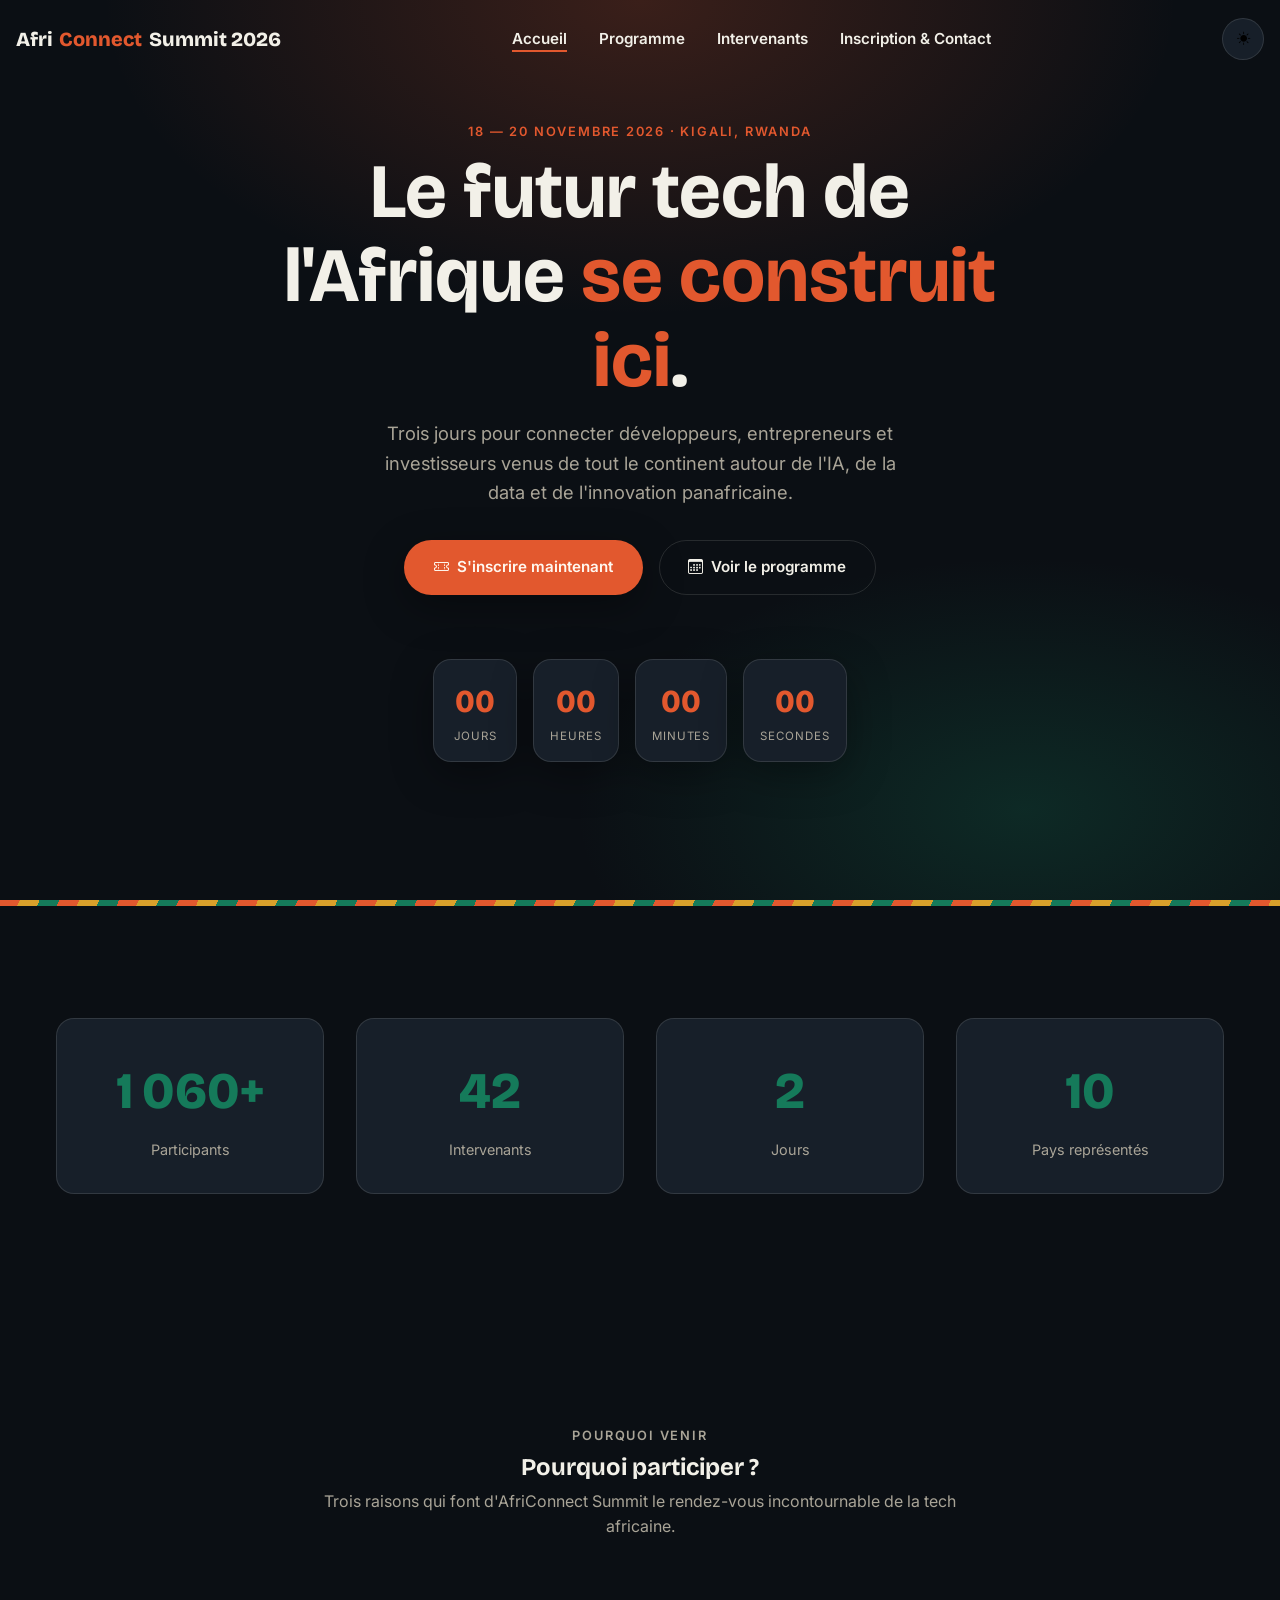
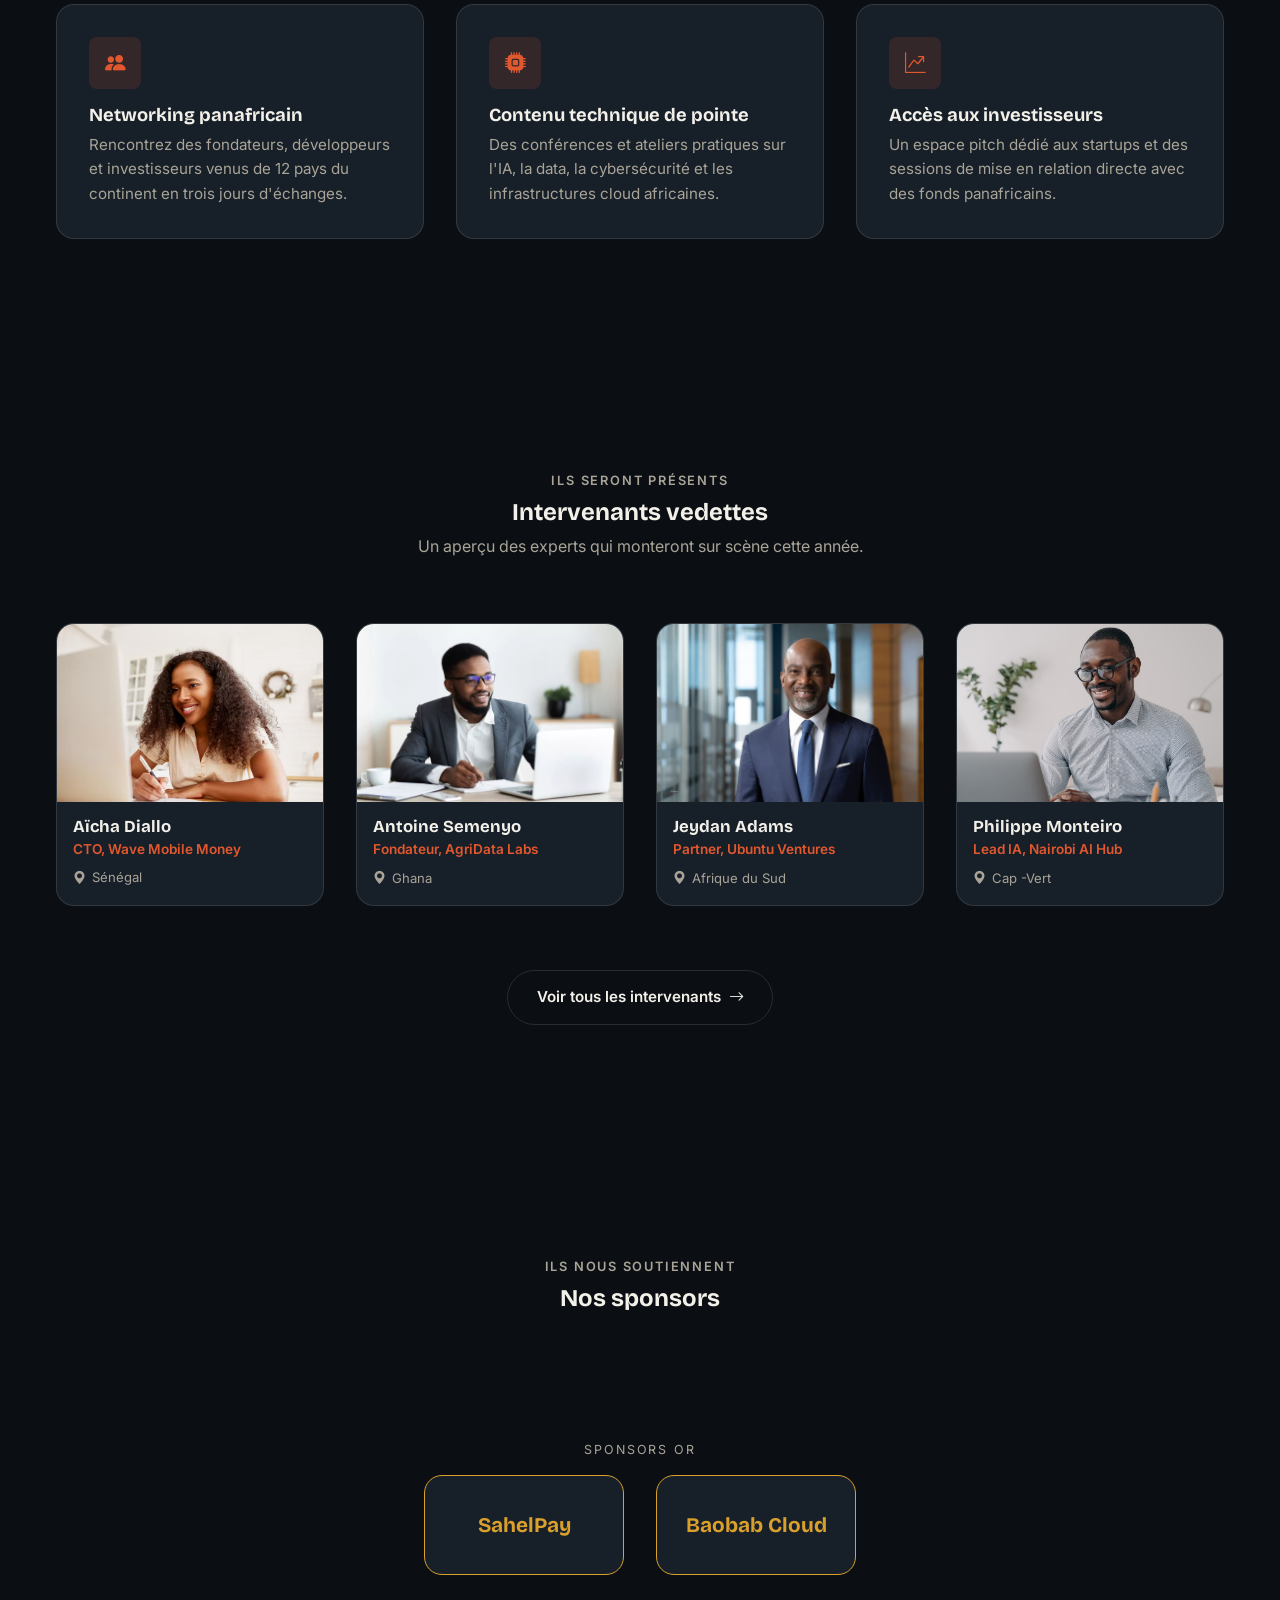
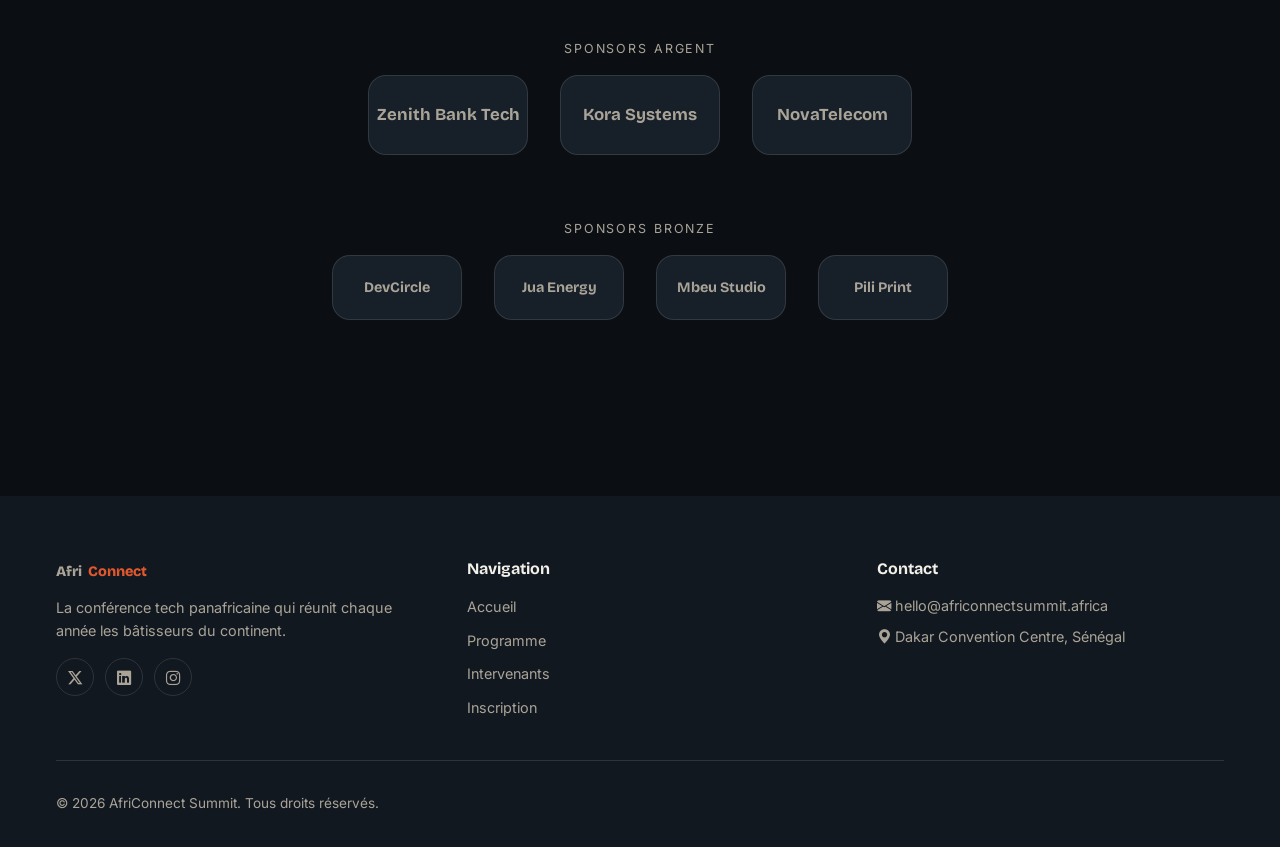
==== commit b2b3096d: "Commit 7 - Pages Intervenants et Contact : filtrage, formulaire, validation, FAQ, corrections divers" ====
--- a/index.html
+++ b/index.html
@@ -139,7 +139,7 @@
           <img src="images/user6.jpeg" alt="images/user6.jpeg">
          </div>
           <div class="speaker-card__body">
-            <h3>Nelson Mendela</h3>
+            <h3>Jeydan Adams</h3>
             <p class="role">Partner, Ubuntu Ventures</p>
             <p class="country"><i class="bi bi-geo-alt-fill" aria-hidden="true"></i> Afrique du Sud</p>
           </div>
@@ -222,7 +222,7 @@
         <div class="footer__col">
           <h4>Contact</h4>
           <p><i class="bi bi-envelope-fill" aria-hidden="true"></i> hello@africonnectsummit.africa</p>
-          <p style="margin-top:0.5rem;"><i class="bi bi-geo-alt-fill" aria-hidden="true"></i> Kigali Convention Centre, Rwanda</p>
+          <p style="margin-top:0.5rem;"><i class="bi bi-geo-alt-fill" aria-hidden="true"></i> Dakar Convention Centre, Sénégal</p>
         </div>
       </div>
       <div class="footer__bottom">
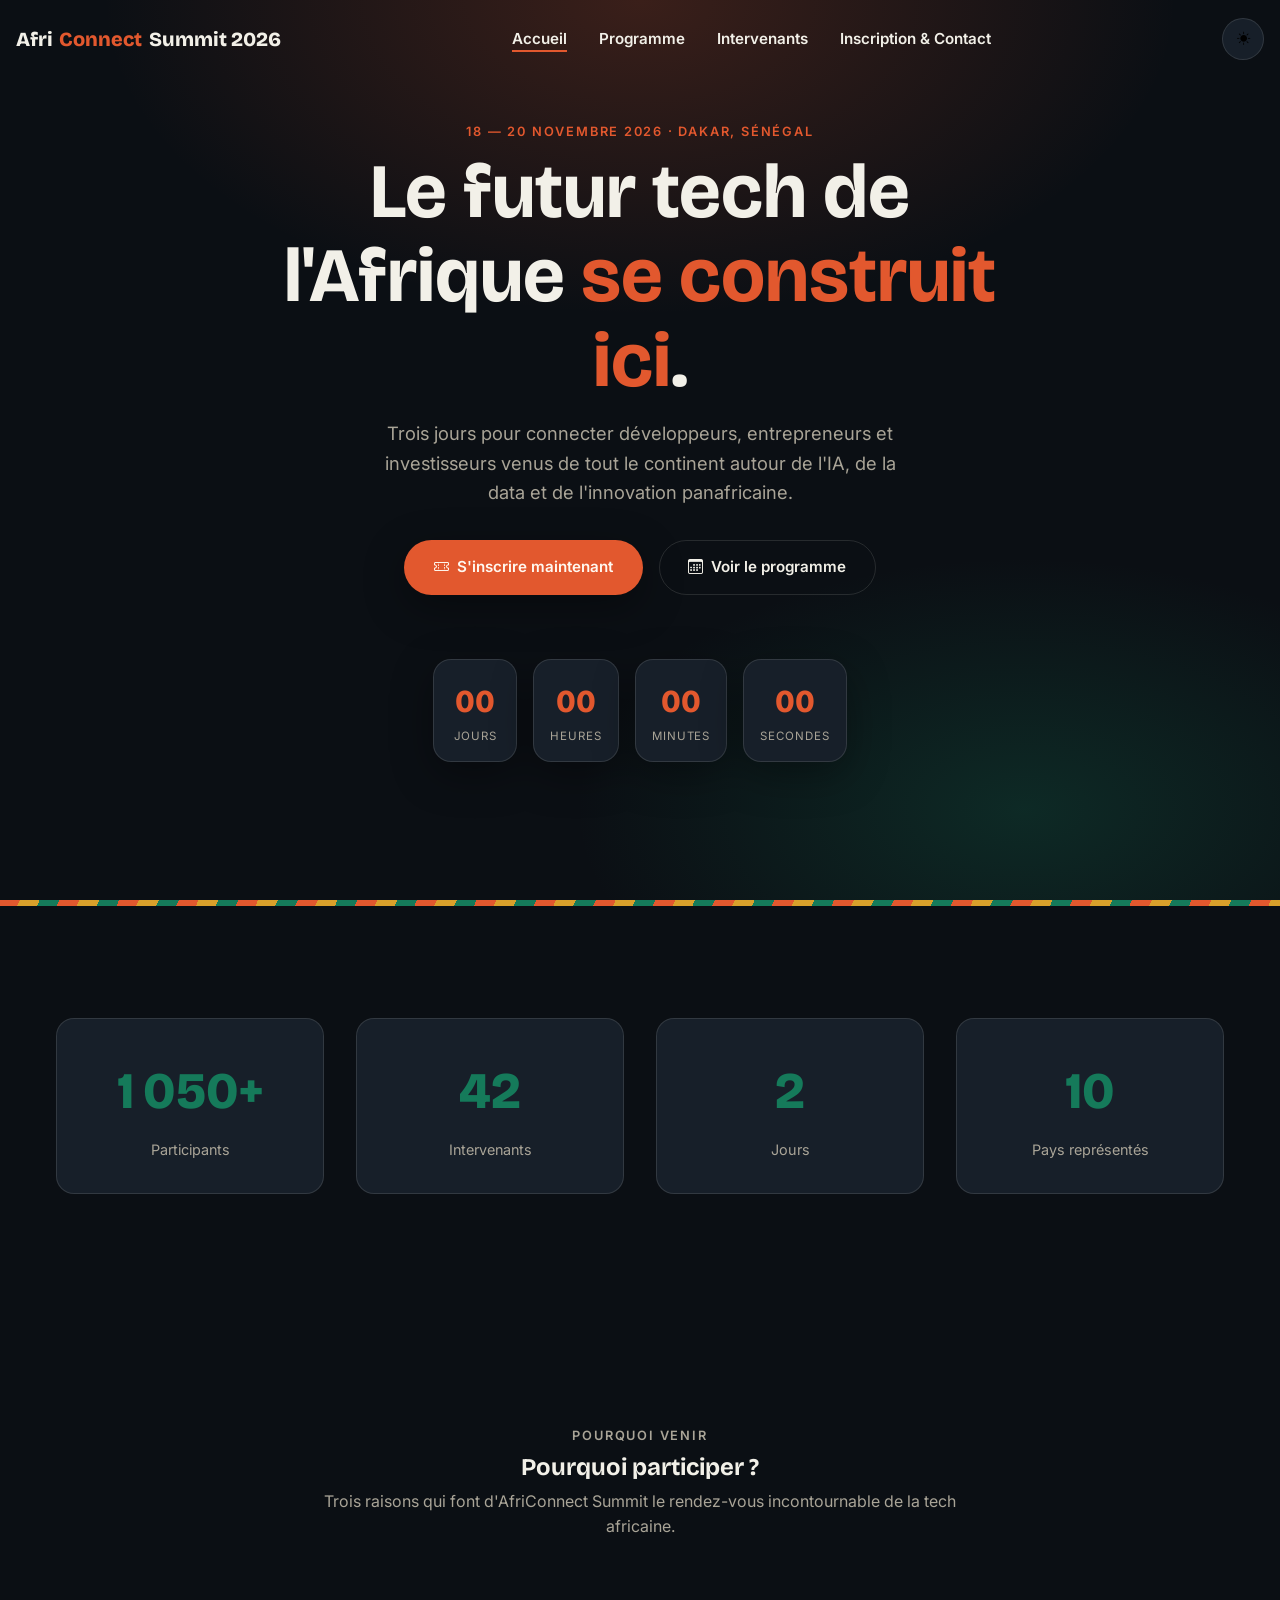
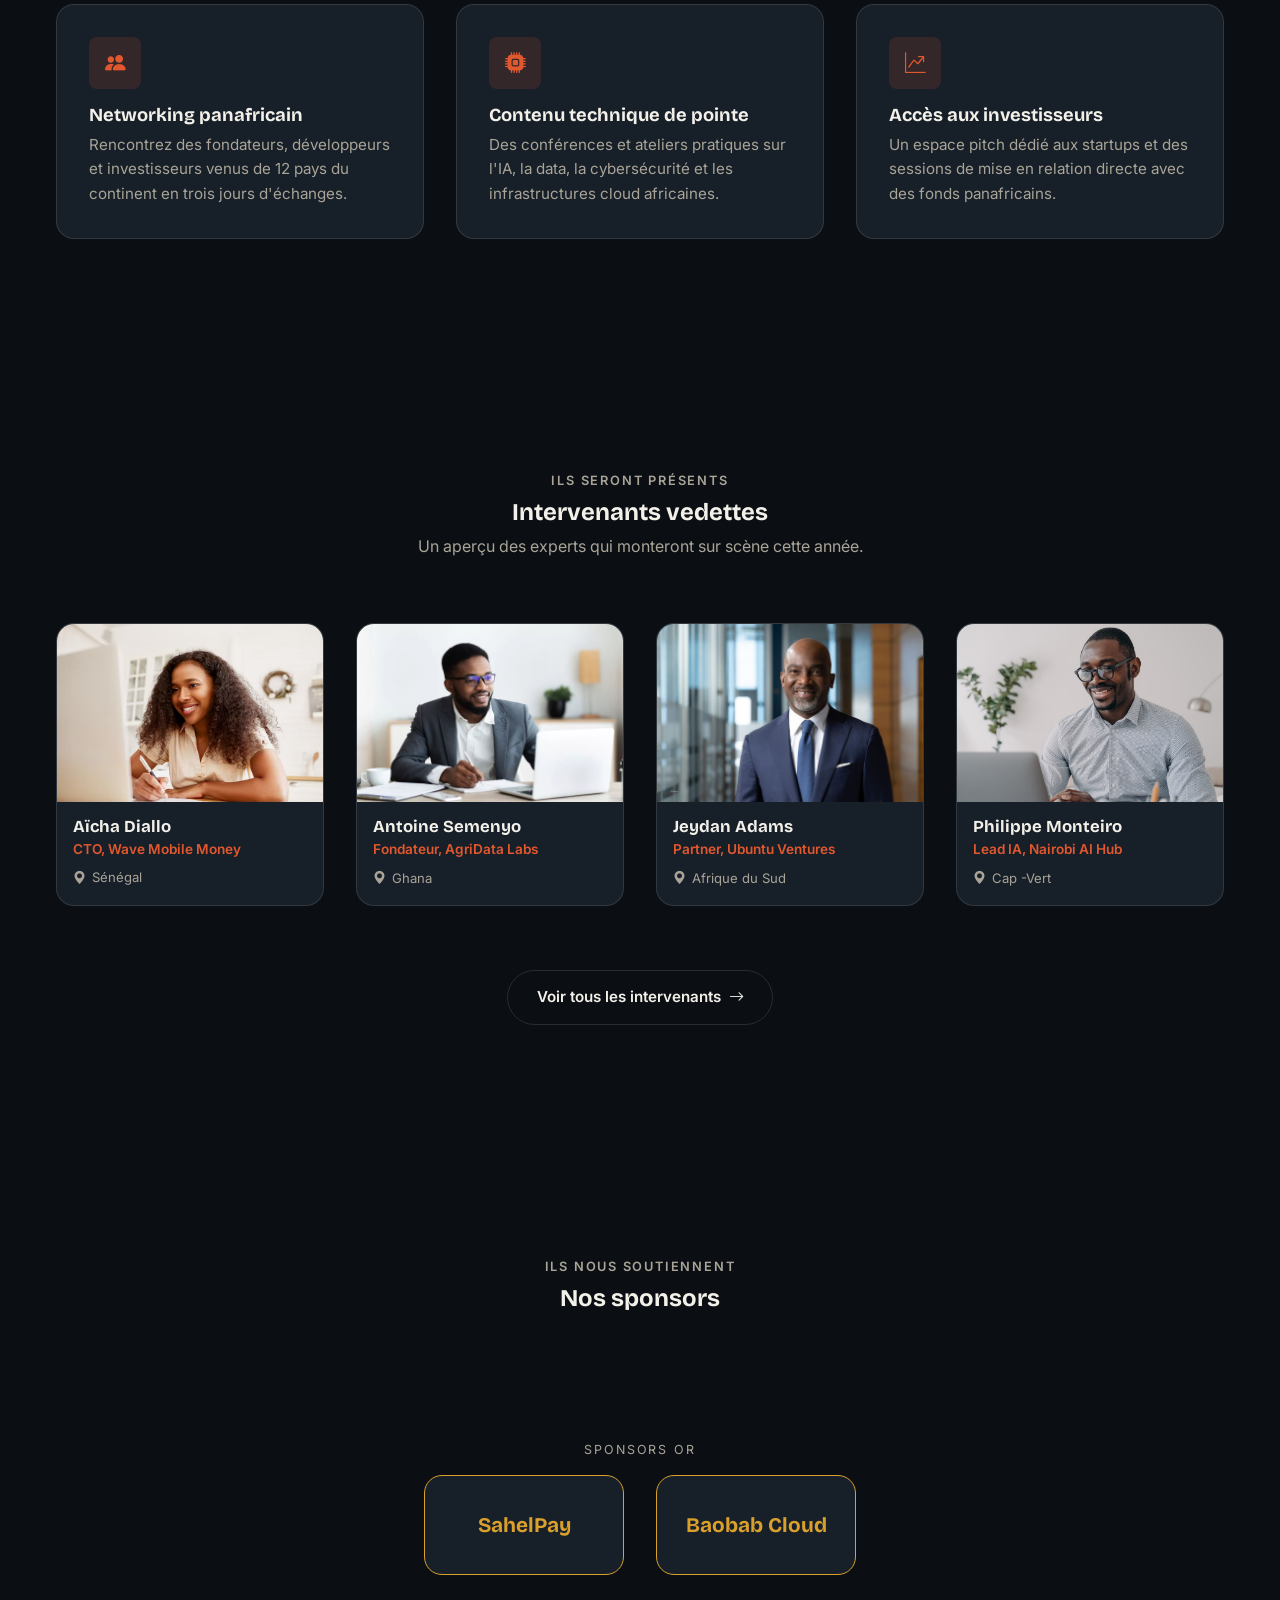
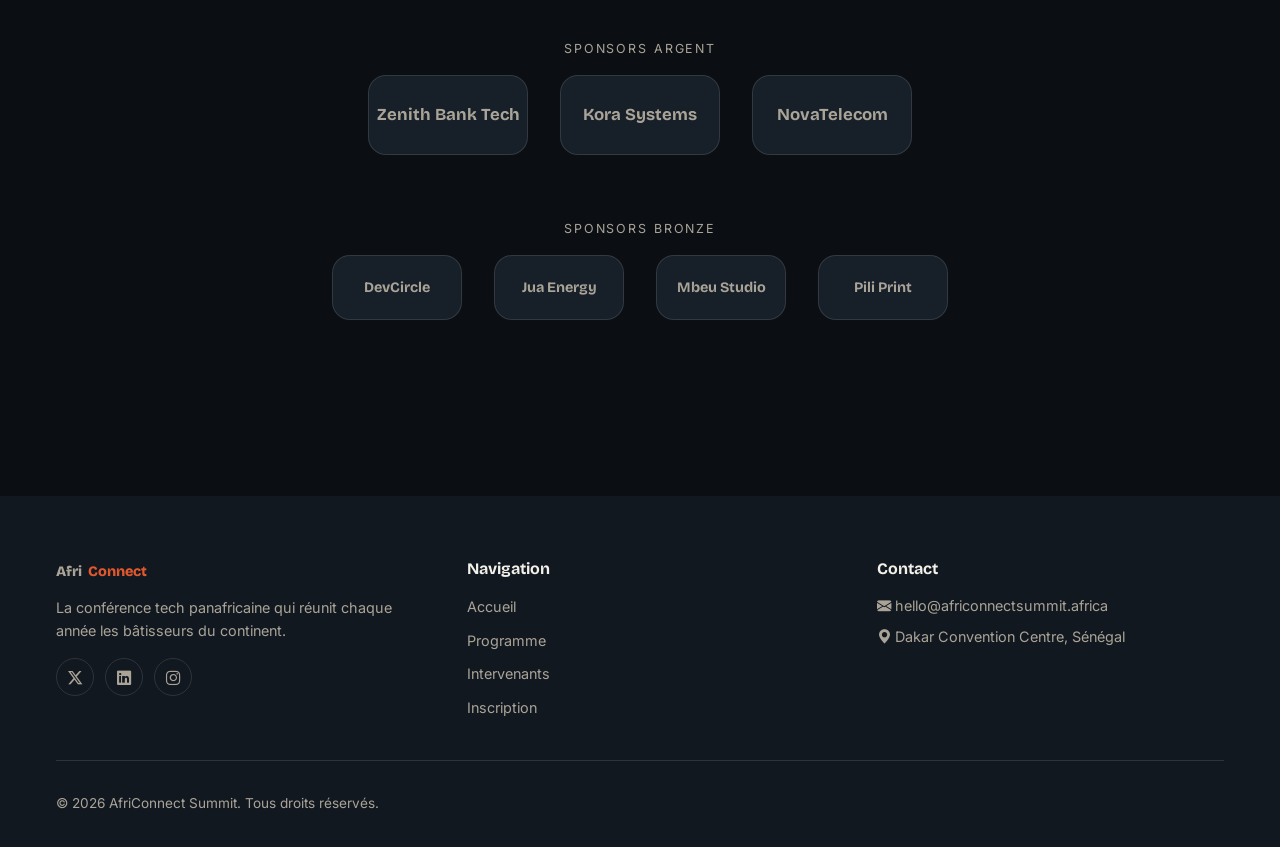
==== commit 3c4fecfa: "Commit 8 - Correction et deploiement vers GitHub" ====
--- a/index.html
+++ b/index.html
@@ -37,7 +37,7 @@
   <main>
     <!-- HERO  -->
     <section class="hero">
-      <p class="hero__eyebrow eyebrow">18 — 20 novembre 2026 · Kigali, Rwanda</p>
+      <p class="hero__eyebrow eyebrow">18 — 20 novembre 2026 · Dakar, Sénégal</p>
       <h1>Le futur tech de l'Afrique <em>se construit ici</em>.</h1>
       <p class="hero__subtitle">Trois jours pour connecter développeurs, entrepreneurs et investisseurs venus de tout le continent autour de l'IA, de la data et de l'innovation panafricaine.</p>
 
